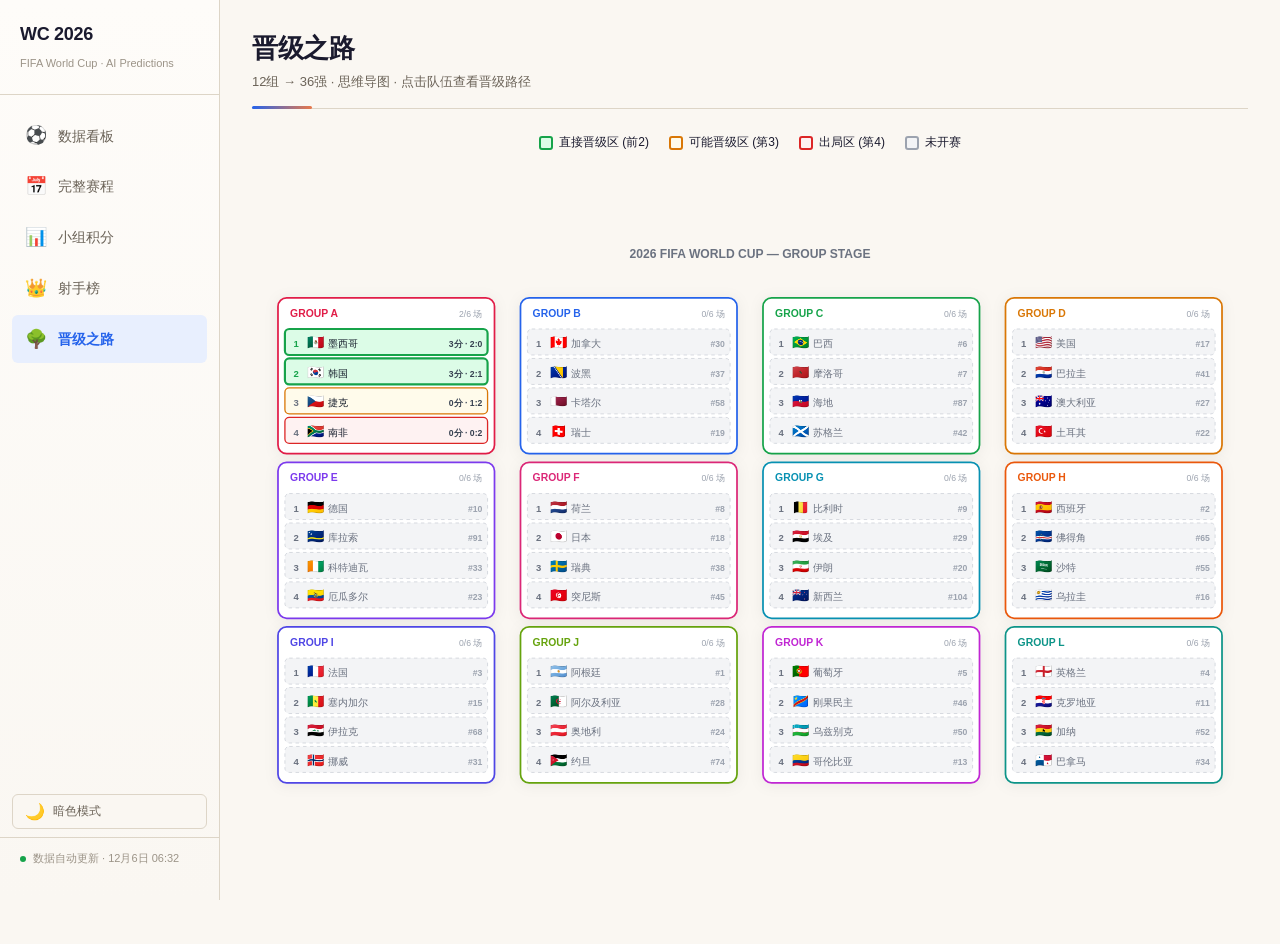
==== bracket.html @ 0de3d7ff "World Cup 2026 prediction & tracking website 5 interactive pages, 48 teams, 12 groups, 72 matches wi" ====
<!DOCTYPE html>
<html lang="zh-CN">
<head>
<meta charset="UTF-8">
<meta name="viewport" content="width=device-width, initial-scale=1.0">
<meta name="page" content="bracket">
<title>2026 世界杯 · 晋级之路</title>
<link rel="stylesheet" href="css/style.css">
<style>
  .bracket-container {
    position: relative;
    overflow-x: auto;
    padding: 20px 0;
  }
  .bracket-svg { min-width: 100%; }

  /* Group node */
  .group-node { cursor: pointer; transition: transform .2s; }
  .group-node:hover { transform: scale(1.02); }

  .team-rect { transition: all .2s; }
  .team-rect:hover { filter: brightness(.95); }
  .team-rect.qualified { stroke-width: 2.5; }
  .team-rect.eliminated { opacity: .4; }

  /* Legend */
  .bracket-legend {
    display: flex;
    gap: 20px;
    justify-content: center;
    margin-bottom: 20px;
    font-size: 12px;
    flex-wrap: wrap;
  }
  .bracket-legend-item {
    display: flex;
    align-items: center;
    gap: 6px;
  }
  .legend-swatch {
    width: 14px; height: 14px;
    border-radius: 3px;
    border: 2px solid;
  }

  /* Tooltip */
  .bracket-tooltip {
    position: fixed;
    background: var(--text);
    color: #fff;
    padding: 12px 16px;
    border-radius: var(--radius-xs);
    font-size: 12px;
    pointer-events: none;
    z-index: 999;
    opacity: 0;
    transition: opacity .15s;
    max-width: 260px;
    line-height: 1.6;
  }
  .bracket-tooltip.show { opacity: 1; }

  /* Info panel */
  .info-panel {
    position: fixed;
    right: 24px;
    top: 50%;
    transform: translateY(-50%);
    width: 280px;
    background: var(--card);
    border-radius: var(--radius);
    box-shadow: var(--shadow-lg);
    padding: 0;
    z-index: 100;
    display: none;
    overflow: hidden;
  }
  .info-panel.show { display: block; }
  .info-panel-header {
    background: var(--accent);
    color: #fff;
    padding: 12px 16px;
    font-weight: 600;
    font-size: 14px;
  }
  .info-panel-body { padding: 16px; font-size: 13px; line-height: 1.8; }
  .info-panel-close {
    position: absolute;
    right: 12px;
    top: 10px;
    background: none;
    border: none;
    color: #fff;
    cursor: pointer;
    font-size: 18px;
    opacity: .7;
  }
  .info-panel-close:hover { opacity: 1; }

  /* Responsive */
  @media (max-width: 768px) {
    .info-panel { right: 8px; width: 260px; }
  }
</style>
</head>
<body>
<div class="app-layout">

<nav class="sidebar" id="sidebar"></nav>

<main class="main-content">
  <div class="page-header">
    <h1>晋级之路</h1>
    <p>12组 → 36强 · 思维导图 · 点击队伍查看晋级路径</p>
  </div>

  <div class="bracket-legend">
    <div class="bracket-legend-item"><div class="legend-swatch" style="background:#dcfce7;border-color:#16a34a"></div> 直接晋级区 (前2)</div>
    <div class="bracket-legend-item"><div class="legend-swatch" style="background:#fffbeb;border-color:#d97706"></div> 可能晋级区 (第3)</div>
    <div class="bracket-legend-item"><div class="legend-swatch" style="background:#fef2f2;border-color:#dc2626"></div> 出局区 (第4)</div>
    <div class="bracket-legend-item"><div class="legend-swatch" style="background:#f3f4f6;border-color:#9ca3af"></div> 未开赛</div>
  </div>

  <div class="bracket-container" id="bracketContainer">
    <svg class="bracket-svg" id="bracketSvg"></svg>
  </div>

  <div class="info-panel" id="infoPanel">
    <div class="info-panel-header" id="infoPanelHeader">队伍详情</div>
    <button class="info-panel-close" onclick="document.getElementById('infoPanel').classList.remove('show')">✕</button>
    <div class="info-panel-body" id="infoPanelBody"></div>
  </div>
</main>

</div>

<div class="bracket-tooltip" id="tooltip"></div>

<script src="js/data.js"></script>

<script src="js/squads.js"></script>
<script src="js/shared.js"></script>
<script>
// ============================================================
// Mind-map bracket visualization
// ============================================================

const GROUPS_ORDER = ['A','B','C','D','E','F','G','H','I','J','K','L'];
const GROUP_COLORS = {
  A:'#e11d48', B:'#2563eb', C:'#16a34a', D:'#d97706',
  E:'#7c3aed', F:'#db2777', G:'#0891b2', H:'#ea580c',
  I:'#4f46e5', J:'#65a30d', K:'#c026d3', L:'#0d9488'
};

// Layout constants
const GRID_COLS = 4;
const CELL_W = 250, CELL_H = 180;
const GAP_X = 30, GAP_Y = 10;
const PADDING = 30;

function buildBracket() {
  const svg = document.getElementById('bracketSvg');
  const rows = Math.ceil(GROUPS_ORDER.length / GRID_COLS);
  const totalW = GRID_COLS * CELL_W + (GRID_COLS - 1) * GAP_X + PADDING * 2;
  const totalH = rows * CELL_H + (rows - 1) * GAP_Y + PADDING * 2 + 40;

  svg.setAttribute('viewBox', `0 0 ${totalW} ${totalH}`);
  svg.setAttribute('width', '100%');
  svg.setAttribute('height', totalH);
  svg.innerHTML = '';

  // Title
  const title = document.createElementNS('http://www.w3.org/2000/svg', 'text');
  title.setAttribute('x', totalW/2);
  title.setAttribute('y', 24);
  title.setAttribute('text-anchor', 'middle');
  title.setAttribute('font-size', '14');
  title.setAttribute('font-weight', '700');
  title.setAttribute('fill', '#6b7280');
  title.textContent = '2026 FIFA WORLD CUP — GROUP STAGE';
  svg.appendChild(title);

  // Group cards
  GROUPS_ORDER.forEach((g, idx) => {
    const row = Math.floor(idx / GRID_COLS);
    const col = idx % GRID_COLS;
    const x = PADDING + col * (CELL_W + GAP_X);
    const y = PADDING + 40 + row * (CELL_H + GAP_Y);
    const color = GROUP_COLORS[g];
    const standings = getGroupStandings(g);
    const finishedMatches = getMatchesByGroup(g).filter(m => m.status === 'finished');

    // Group background
    const bg = document.createElementNS('http://www.w3.org/2000/svg', 'rect');
    bg.setAttribute('x', x);
    bg.setAttribute('y', y);
    bg.setAttribute('width', CELL_W);
    bg.setAttribute('height', CELL_H);
    bg.setAttribute('rx', '10');
    bg.setAttribute('fill', '#fff');
    bg.setAttribute('stroke', color);
    bg.setAttribute('stroke-width', '2');
    bg.setAttribute('filter', 'drop-shadow(0 2px 8px rgba(0,0,0,.06))');
    svg.appendChild(bg);

    // Group label
    const label = document.createElementNS('http://www.w3.org/2000/svg', 'text');
    label.setAttribute('x', x + 14);
    label.setAttribute('y', y + 22);
    label.setAttribute('font-size', '12');
    label.setAttribute('font-weight', '700');
    label.setAttribute('fill', color);
    label.textContent = `GROUP ${g}`;
    svg.appendChild(label);

    // Match count badge
    const badge = document.createElementNS('http://www.w3.org/2000/svg', 'text');
    badge.setAttribute('x', x + CELL_W - 14);
    badge.setAttribute('y', y + 22);
    badge.setAttribute('text-anchor', 'end');
    badge.setAttribute('font-size', '10');
    badge.setAttribute('fill', '#9ca3af');
    badge.textContent = `${finishedMatches.length}/6 场`;
    svg.appendChild(badge);

    // Teams
    standings.forEach((t, ti) => {
      const ty = y + 38 + ti * 34;

      // Determine zone
      let zoneColor = '#f3f4f6', zoneBorder = '#d1d5db';
      if (finishedMatches.length > 0) {
        if (ti === 0 || ti === 1) { zoneColor = '#dcfce7'; zoneBorder = '#16a34a'; }
        else if (ti === 2) { zoneColor = '#fffbeb'; zoneBorder = '#d97706'; }
        else { zoneColor = '#fef2f2'; zoneBorder = '#dc2626'; }
      }

      // Row bg
      const rowBg = document.createElementNS('http://www.w3.org/2000/svg', 'rect');
      rowBg.setAttribute('x', x + 8);
      rowBg.setAttribute('y', ty - 2);
      rowBg.setAttribute('width', CELL_W - 16);
      rowBg.setAttribute('height', '30');
      rowBg.setAttribute('rx', '5');
      rowBg.setAttribute('fill', zoneColor);
      rowBg.setAttribute('stroke', zoneBorder);
      rowBg.setAttribute('stroke-width', finishedMatches.length > 0 ? '1.5' : '1');
      rowBg.setAttribute('stroke-dasharray', finishedMatches.length === 0 ? '4' : 'none');
      rowBg.setAttribute('cursor', 'pointer');
      rowBg.setAttribute('data-group', g);
      rowBg.setAttribute('data-team', t.code);
      rowBg.classList.add('team-rect');
      if (ti < 2 && finishedMatches.length > 0) rowBg.classList.add('qualified');
      if (ti === 3 && finishedMatches.length > 0 && finishedMatches.length >= 4) rowBg.classList.add('eliminated');

      rowBg.addEventListener('click', (e) => {
        e.stopPropagation();
        showTeamModal(t.code);
      });
      rowBg.addEventListener('mouseenter', (e) => showTooltip(e, t, g, ti, finishedMatches));
      rowBg.addEventListener('mouseleave', hideTooltip);

      svg.appendChild(rowBg);

      // Rank number
      const rank = document.createElementNS('http://www.w3.org/2000/svg', 'text');
      rank.setAttribute('x', x + 18);
      rank.setAttribute('y', ty + 19);
      rank.setAttribute('font-size', '11');
      rank.setAttribute('font-weight', '600');
      rank.setAttribute('fill', ti < 2 && finishedMatches.length > 0 ? '#16a34a' : '#6b7280');
      rank.textContent = ti + 1;
      svg.appendChild(rank);

      // Flag
      const flag = document.createElementNS('http://www.w3.org/2000/svg', 'text');
      flag.setAttribute('x', x + 34);
      flag.setAttribute('y', ty + 19);
      flag.setAttribute('font-size', '16');
      flag.textContent = t.flag;
      svg.appendChild(flag);

      // Name
      const name = document.createElementNS('http://www.w3.org/2000/svg', 'text');
      name.setAttribute('x', x + 58);
      name.setAttribute('y', ty + 19);
      name.setAttribute('font-size', '12');
      name.setAttribute('font-weight', '500');
      name.setAttribute('fill', finishedMatches.length === 0 ? '#6b7280' : '#111827');
      name.textContent = t.name;
      svg.appendChild(name);

      // Stats
      const statsX = x + CELL_W - 14;
      const stats = document.createElementNS('http://www.w3.org/2000/svg', 'text');
      stats.setAttribute('x', statsX);
      stats.setAttribute('y', ty + 19);
      stats.setAttribute('text-anchor', 'end');
      stats.setAttribute('font-size', '10');
      stats.setAttribute('font-weight', '600');
      if (finishedMatches.length === 0) {
        stats.setAttribute('fill', '#9ca3af');
        stats.textContent = `#${t.rank}`;
      } else {
        stats.setAttribute('fill', '#374151');
        stats.textContent = `${t.pts}分 · ${t.gf}:${t.ga}`;
      }
      svg.appendChild(stats);
    });
  });

  // Add connecting lines between groups if there are enough finished matches
  // This hints at the Round of 32 cross-group matchups
}

function showTeamInfo(t, group, finishedMatches) {
  const panel = document.getElementById('infoPanel');
  const header = document.getElementById('infoPanelHeader');
  const body = document.getElementById('infoPanelBody');

  header.textContent = `${t.flag} ${t.name} · ${group}组`;

  const teamMatches = MATCHES.filter(m =>
    m.group === group && (m.home === t.code || m.away === t.code)
  );

  let html = `
    <div style="margin-bottom:10px">
      <strong>FIFA 排名:</strong> #${t.rank}<br>
      <strong>战绩:</strong> ${t.pld}赛 ${t.w}胜 ${t.d}平 ${t.l}负 · ${t.pts}分<br>
      <strong>进球/失球:</strong> ${t.gf}/${t.ga} (${t.gd >= 0 ? '+' : ''}${t.gd})
    </div>
    <div style="font-size:11px;color:var(--text-muted);margin-bottom:8px">比赛记录:</div>
  `;

  teamMatches.forEach(m => {
    const opp = m.home === t.code ? TEAMS[m.away] : TEAMS[m.home];
    const isHome = m.home === t.code;
    if (m.status === 'finished') {
      const myScore = isHome ? m.score.h : m.score.a;
      const oppScore = isHome ? m.score.a : m.score.h;
      const result = myScore > oppScore ? '胜' : myScore < oppScore ? '负' : '平';
      const resultColor = result === '胜' ? 'var(--green)' : result === '负' ? 'var(--red)' : 'var(--amber)';
      html += `<div style="font-size:11px;padding:3px 0">${m.date} ${isHome?'vs':'@'} ${opp.flag} ${opp.name} <span style="color:${resultColor};font-weight:600">${result} ${myScore}-${oppScore}</span></div>`;
    } else {
      html += `<div style="font-size:11px;padding:3px 0;color:var(--text-muted)">${m.date} ${isHome?'vs':'@'} ${opp.flag} ${opp.name} — 待进行</div>`;
    }
  });

  // Round of 32 path analysis
  if (t.pld > 0) {
    html += `<div style="margin-top:10px;font-size:11px;color:var(--text-secondary);border-top:1px solid var(--border);padding-top:8px">`;
    if (t.pts >= 4 || (t.pld === 2 && t.pts >= 3)) {
      html += `📈 晋级形势: 大概率晋级36强<br>`;
    } else if (t.pts === 0 && t.pld >= 2) {
      html += `📉 晋级形势: 基本无缘晋级<br>`;
    } else {
      html += `⚖️ 晋级形势: 待定,后续比赛关键<br>`;
    }
    // Projected R32 opponent based on group and position
    const posInGroup = getGroupStandings(group).findIndex(s => s.code === t.code) + 1;
    html += `当前小组排名: 第${posInGroup}名<br>`;
    html += `淘汰赛路径: ${getBracketPath(group, posInGroup)}`;
    html += `</div>`;
  }

  body.innerHTML = html;
  panel.classList.add('show');
}

function getBracketPath(group, pos) {
  // Simplified bracket path mapping for 48-team format
  // Top 2 from each group + 8 best 3rd place teams advance (36 teams → Round of 32)
  const paths = {
    1: '直接晋级 → 1/16决赛对阵某小组第3名 → 路径较优',
    2: '直接晋级 → 1/16决赛对阵某小组第1名 → 首轮考验较大',
    3: '需比较成绩 → 8个最佳小组第3晋级 → 路径不确定'
  };
  return paths[pos] || '待定';
}

function showTooltip(e, t, group, pos, finishedMatches) {
  const tooltip = document.getElementById('tooltip');
  tooltip.innerHTML = `
    <strong>${t.flag} ${t.name}</strong><br>
    FIFA #${t.rank} · ${group}组<br>
    ${finishedMatches.length > 0 ? `${t.pld}场 ${t.pts}分 · 进${t.gf}失${t.ga}` : '尚未开赛'}
  `;
  tooltip.classList.add('show');
  document.addEventListener('mousemove', moveTooltip);
}

function moveTooltip(e) {
  const t = document.getElementById('tooltip');
  t.style.left = (e.clientX + 16) + 'px';
  t.style.top = (e.clientY - 40) + 'px';
}

function hideTooltip() {
  document.getElementById('tooltip').classList.remove('show');
  document.removeEventListener('mousemove', moveTooltip);
}

// Init
buildBracket();
</script>
</body>
</html>
---- css/style.css ----
*, *::before, *::after { box-sizing: border-box; margin: 0; padding: 0; }

:root {
  --bg: #faf7f2;
  --bg-warm: #f5f0e8;
  --card: #ffffff;
  --text: #1a1a2e;
  --text-secondary: #6b6358;
  --text-muted: #9c9488;
  --border: #e8e2d8;
  --border-warm: #ddd5c7;
  --accent: #2563eb;
  --accent-light: #e8effe;
  --accent-dark: #1d4ed8;
  --accent-warm: #e8794b;
  --accent-warm-light: #fef3ed;
  --green: #16a34a;
  --green-light: #dcfce7;
  --red: #dc2626;
  --red-light: #fef2f2;
  --amber: #d97706;
  --amber-light: #fffbf0;
  --purple: #7c3aed;
  --purple-light: #f5f3ff;
  --shadow: 0 1px 3px rgba(0,0,0,.04), 0 1px 2px rgba(0,0,0,.03);
  --shadow-md: 0 4px 12px rgba(0,0,0,.05), 0 2px 4px rgba(0,0,0,.03);
  --shadow-lg: 0 8px 24px rgba(0,0,0,.07), 0 4px 8px rgba(0,0,0,.03);
  --radius: 12px;
  --radius-sm: 8px;
  --radius-xs: 6px;
}

body {
  font-family: -apple-system, BlinkMacSystemFont, "Segoe UI", Roboto, "Helvetica Neue", Arial, "Noto Sans SC", sans-serif;
  background: var(--bg);
  color: var(--text);
  line-height: 1.6;
  min-height: 100vh;
}

a { color: inherit; text-decoration: none; }

/* Layout */
.app-layout {
  display: flex;
  min-height: 100vh;
}

/* Sidebar */
.sidebar {
  width: 220px;
  background: linear-gradient(180deg, #fefcf9 0%, #faf7f2 100%);
  border-right: 1px solid var(--border-warm);
  padding: 20px 0;
  position: fixed;
  top: 0; left: 0; bottom: 0;
  z-index: 100;
  display: flex;
  flex-direction: column;
  overflow-y: auto;
}

.sidebar-brand {
  padding: 0 20px 20px;
  border-bottom: 1px solid var(--border-warm);
  margin-bottom: 8px;
}
.sidebar-brand h2 {
  font-size: 18px;
  font-weight: 700;
  letter-spacing: -.3px;
}
.sidebar-brand span {
  font-size: 11px;
  color: var(--text-muted);
}

.sidebar-nav {
  flex: 1;
  padding: 8px 12px;
  display: flex;
  flex-direction: column;
  gap: 2px;
}
.nav-item {
  display: flex;
  align-items: center;
  gap: 10px;
  padding: 10px 12px;
  border-radius: var(--radius-xs);
  font-size: 14px;
  font-weight: 500;
  color: var(--text-secondary);
  transition: all .15s;
  cursor: pointer;
  border: none;
  background: none;
  width: 100%;
  text-align: left;
}
.nav-item:hover { background: var(--bg); color: var(--text); }
.nav-item.active {
  background: var(--accent-light);
  color: var(--accent);
  font-weight: 600;
}
.nav-icon {
  font-size: 18px;
  width: 24px;
  text-align: center;
  flex-shrink: 0;
}

.sidebar-footer {
  padding: 12px 20px;
  border-top: 1px solid var(--border-warm);
  font-size: 11px;
  color: var(--text-muted);
}
.live-dot {
  display: inline-block;
  width: 6px; height: 6px;
  background: var(--green);
  border-radius: 50%;
  margin-right: 4px;
  animation: pulse 2s infinite;
}
@keyframes pulse {
  0%, 100% { opacity: 1; }
  50% { opacity: .3; }
}

/* Main */
.main-content {
  margin-left: 220px;
  flex: 1;
  padding: 28px 32px 64px;
  max-width: 1300px;
  width: 100%;
}

/* Page header */
.page-header {
  margin-bottom: 24px;
  padding-bottom: 16px;
  border-bottom: 1px solid var(--border-warm);
  position: relative;
}
.page-header::after {
  content: '';
  position: absolute;
  bottom: -1px; left: 0;
  width: 60px;
  height: 3px;
  background: linear-gradient(90deg, var(--accent), var(--accent-warm));
  border-radius: 3px;
}
.page-header h1 {
  font-size: 26px;
  font-weight: 700;
  letter-spacing: -.5px;
}
.page-header p {
  font-size: 13px;
  color: var(--text-secondary);
  margin-top: 2px;
}

/* Cards */
.card {
  background: var(--card);
  border-radius: var(--radius);
  box-shadow: var(--shadow);
  padding: 20px;
  border: 1px solid var(--border-warm);
}
.card-header {
  display: flex;
  align-items: center;
  justify-content: space-between;
  margin-bottom: 14px;
}
.card-title {
  font-size: 15px;
  font-weight: 600;
}

/* Stats grid */
.stats-grid {
  display: grid;
  grid-template-columns: repeat(auto-fit, minmax(160px, 1fr));
  gap: 12px;
  margin-bottom: 24px;
}
.stat-card {
  background: var(--card);
  border-radius: var(--radius);
  padding: 18px 20px;
  box-shadow: var(--shadow);
  border: 1px solid var(--border-warm);
  position: relative;
  overflow: hidden;
}
.stat-card::after {
  content: '';
  position: absolute;
  top: 0; left: 0; right: 0;
  height: 3px;
  background: linear-gradient(90deg, var(--accent), var(--accent-warm));
  opacity: .6;
}
.stat-value {
  font-size: 26px;
  font-weight: 700;
  letter-spacing: -.5px;
  line-height: 1.2;
}
.stat-label {
  font-size: 12px;
  color: var(--text-secondary);
  margin-top: 2px;
}
.stat-sub {
  font-size: 11px;
  margin-top: 2px;
}
.stat-sub.up { color: var(--green); }
.stat-sub.down { color: var(--red); }

/* Badges */
.badge {
  display: inline-flex;
  align-items: center;
  padding: 3px 10px;
  border-radius: 100px;
  font-size: 11px;
  font-weight: 600;
  letter-spacing: .3px;
}
.badge-live { background: var(--red-light); color: var(--red); }
.badge-finished { background: #f3f4f6; color: var(--text-secondary); }
.badge-upcoming { background: var(--accent-light); color: var(--accent); }
.badge-group { background: var(--accent-warm-light); color: var(--accent-warm); }

/* Buttons */
.btn {
  display: inline-flex;
  align-items: center;
  gap: 6px;
  padding: 8px 16px;
  border-radius: var(--radius-xs);
  font-size: 13px;
  font-weight: 500;
  border: 1px solid var(--border);
  background: var(--card);
  cursor: pointer;
  transition: all .15s;
}
.btn:hover { background: var(--bg); }
.btn-primary {
  background: var(--accent);
  color: #fff;
  border-color: var(--accent);
}
.btn-primary:hover { background: var(--accent-dark); }
.btn-sm { padding: 4px 10px; font-size: 12px; }

/* Tabs */
.tabs {
  display: flex;
  gap: 4px;
  background: var(--bg-warm);
  padding: 4px;
  border-radius: var(--radius-sm);
  width: fit-content;
}
.tab {
  padding: 7px 14px;
  border: none;
  background: transparent;
  font-size: 13px;
  font-weight: 500;
  cursor: pointer;
  border-radius: 6px;
  color: var(--text-secondary);
  transition: all .15s;
  white-space: nowrap;
}
.tab.active {
  background: var(--card);
  color: var(--text);
  box-shadow: var(--shadow);
}
.tab:hover:not(.active) { color: var(--text); }

/* Tables */
.table-wrap { overflow-x: auto; }
table {
  width: 100%;
  border-collapse: collapse;
  font-size: 13px;
}
th {
  text-align: left;
  font-weight: 500;
  color: var(--text-secondary);
  font-size: 11px;
  text-transform: uppercase;
  letter-spacing: .5px;
  padding: 10px 12px;
  border-bottom: 2px solid var(--border);
}
td {
  padding: 10px 12px;
  border-bottom: 1px solid var(--border);
}
tr:hover td { background: #fdfaf5; }
.team-cell {
  display: flex;
  align-items: center;
  gap: 8px;
}
.team-flag-sm { font-size: 24px; width: 32px; text-align: center; line-height: 1; }
.team-name-cell { font-weight: 500; }
.pts { font-weight: 700; }

/* Qualification markers */
.q-zone-auto { border-left: 3px solid var(--green); }  /* top 2 auto qualify */
.q-zone-playoff { border-left: 3px solid var(--amber); } /* 3rd place playoff */
.q-zone-out { opacity: .45; }

/* Match card (compact) */
.match-row {
  display: flex;
  align-items: center;
  gap: 16px;
  padding: 14px 18px;
  background: var(--card);
  border-radius: var(--radius-sm);
  box-shadow: var(--shadow);
  cursor: pointer;
  transition: box-shadow .15s, transform .15s;
  margin-bottom: 8px;
  border: 1px solid transparent;
}
.match-row:hover {
  box-shadow: var(--shadow-md);
  transform: translateY(-1px);
  border-color: var(--border-warm);
}
.match-row .time-col { font-size: 12px; color: var(--text-secondary); min-width: 40px; }
.match-row .teams-col { flex: 1; }
.match-row .team-line {
  display: flex;
  align-items: center;
  gap: 8px;
  font-size: 14px;
  padding: 2px 0;
}
.match-row .team-line .name { font-weight: 500; }
.match-row .team-line .name.dim { color: var(--text-secondary); }
.match-row .score-col {
  display: flex;
  flex-direction: column;
  align-items: center;
  gap: 2px;
}
.match-row .score-val {
  font-size: 18px;
  font-weight: 700;
  font-variant-numeric: tabular-nums;
  min-width: 24px;
  text-align: center;
}
.match-row .score-val.dim { color: var(--text-muted); }
.match-row .score-pred {
  font-size: 10px;
  color: var(--text-muted);
}
.match-row .venue-col { font-size: 11px; color: var(--text-muted); max-width: 120px; text-align: right; }

/* Probability bar */
.prob-bar {
  height: 4px;
  background: var(--border);
  border-radius: 2px;
  overflow: hidden;
  display: flex;
}
.prob-fill { height: 100%; transition: width .4s ease; }
.prob-fill.win { background: var(--green); }
.prob-fill.draw { background: var(--amber); }
.prob-fill.lose { background: var(--red); }

/* Grid layouts */
.grid-2 { display: grid; grid-template-columns: 1fr 1fr; gap: 20px; }
.grid-3 { display: grid; grid-template-columns: repeat(3, 1fr); gap: 16px; }
.grid-4 { display: grid; grid-template-columns: repeat(4, 1fr); gap: 16px; }

/* Match detail */
.detail-hero {
  display: flex;
  align-items: center;
  justify-content: center;
  gap: 48px;
  padding: 36px 32px;
  text-align: center;
  background: linear-gradient(135deg, #fefcf9 0%, #faf7f2 50%, #fefcf9 100%);
  border-radius: var(--radius);
}
.detail-team { display: flex; flex-direction: column; align-items: center; gap: 8px; }
.detail-flag {
  font-size: 72px;
  line-height: 1;
  filter: drop-shadow(0 2px 6px rgba(0,0,0,.12));
  transition: transform .2s;
}
.detail-team:hover .detail-flag { transform: scale(1.08); }
.detail-name { font-size: 22px; font-weight: 700; }
.detail-rank { font-size: 12px; color: var(--text-secondary); }
.detail-score { font-size: 48px; font-weight: 800; letter-spacing: -2px; }
.detail-score-sep { font-size: 24px; color: var(--text-muted); }
.detail-meta {
  text-align: center;
  font-size: 13px;
  color: var(--text-secondary);
  margin-bottom: 20px;
}

/* Analysis boxes */
.analysis-box {
  background: #fdfaf5;
  border-radius: var(--radius-sm);
  padding: 16px;
  margin: 12px 0;
  font-size: 13px;
  line-height: 1.8;
  color: var(--text-secondary);
}
.analysis-box.correct { background: var(--green-light); border-left: 3px solid var(--green); }
.analysis-box.wrong { background: var(--red-light); border-left: 3px solid var(--red); }

/* Odds table */
.odds-grid {
  display: grid;
  grid-template-columns: repeat(3, 1fr);
  gap: 8px;
  text-align: center;
}
.odds-item {
  padding: 12px;
  background: #fdfaf5;
  border-radius: var(--radius-xs);
  border: 1px solid var(--border-warm);
}
.odds-label { font-size: 11px; color: var(--text-secondary); text-transform: uppercase; }
.odds-value { font-size: 20px; font-weight: 700; margin-top: 2px; }
.odds-move { font-size: 11px; margin-top: 2px; }

/* Spinner */
.spinner {
  width: 20px; height: 20px;
  border: 2px solid var(--border);
  border-top-color: var(--accent);
  border-radius: 50%;
  animation: spin .6s linear infinite;
}
@keyframes spin { to { transform: rotate(360deg); } }

/* Toast */
.toast {
  position: fixed;
  bottom: 24px;
  right: 24px;
  background: var(--text);
  color: #fff;
  padding: 12px 20px;
  border-radius: var(--radius-xs);
  font-size: 13px;
  z-index: 999;
  animation: slideUp .3s ease;
}
@keyframes slideUp {
  from { opacity: 0; transform: translateY(10px); }
  to { opacity: 1; transform: translateY(0); }
}

/* Team Modal */
.team-modal-overlay {
  position: fixed; inset: 0;
  background: rgba(0,0,0,.35);
  z-index: 200;
  display: flex;
  align-items: center;
  justify-content: center;
  animation: fadeIn .2s ease;
}
@keyframes fadeIn { from { opacity: 0; } to { opacity: 1; } }

.team-modal {
  background: var(--card);
  border-radius: var(--radius);
  box-shadow: var(--shadow-lg);
  width: 520px;
  max-height: 80vh;
  overflow-y: auto;
  animation: modalUp .25s ease;
}
@keyframes modalUp { from { opacity: 0; transform: translateY(16px) scale(.98); } to { opacity: 1; transform: translateY(0) scale(1); } }

.team-modal-header {
  padding: 20px 24px 16px;
  border-bottom: 1px solid var(--border-warm);
  display: flex;
  align-items: center;
  justify-content: space-between;
}
.team-modal-header .tm-flag { font-size: 40px; }
.team-modal-header .tm-info { flex: 1; margin-left: 14px; }
.team-modal-header .tm-name { font-size: 20px; font-weight: 700; }
.team-modal-header .tm-meta { font-size: 12px; color: var(--text-secondary); }
.team-modal-close {
  background: none; border: none; font-size: 22px;
  cursor: pointer; color: var(--text-muted); padding: 4px 8px;
  border-radius: var(--radius-xs);
}
.team-modal-close:hover { background: var(--bg); color: var(--text); }

.team-modal-body { padding: 16px 24px 24px; }
.tm-formation { font-size: 12px; color: var(--text-muted); margin-bottom: 14px; }
.tm-formation strong { color: var(--text); }

.tm-roster { width: 100%; border-collapse: collapse; }
.tm-roster th {
  text-align: left; font-size: 10px; text-transform: uppercase;
  letter-spacing: .5px; color: var(--text-muted); padding: 8px 6px;
  border-bottom: 2px solid var(--border);
}
.tm-roster td { padding: 8px 6px; border-bottom: 1px solid var(--border); font-size: 13px; }
.tm-roster tr:hover td { background: #fdfaf5; }
.tm-num { font-weight: 700; color: var(--accent); width: 32px; text-align: center; }
.tm-player { font-weight: 500; }
.tm-pos { color: var(--text-secondary); font-size: 11px; }
.tm-goals { text-align: center; font-weight: 600; }
.tm-goals.has { color: var(--green); }

/* ============================================================
   Dark Mode
   ============================================================ */
[data-theme="dark"] {
  --bg: #1a1a2e;
  --bg-warm: #222236;
  --card: #252540;
  --text: #e8e6e0;
  --text-secondary: #a09c94;
  --text-muted: #6b6560;
  --border: #383850;
  --border-warm: #3a3a52;
  --accent-light: #1e3050;
  --green-light: #1a3026;
  --red-light: #301a1a;
  --amber-light: #302a18;
  --accent-warm-light: #302018;
  --purple-light: #2a2038;
  --shadow: 0 1px 3px rgba(0,0,0,.2), 0 1px 2px rgba(0,0,0,.15);
  --shadow-md: 0 4px 12px rgba(0,0,0,.3), 0 2px 4px rgba(0,0,0,.15);
  --shadow-lg: 0 8px 24px rgba(0,0,0,.4), 0 4px 8px rgba(0,0,0,.2);
}
[data-theme="dark"] .sidebar {
  background: linear-gradient(180deg, #1e1e35 0%, #1a1a2e 100%);
}
[data-theme="dark"] tr:hover td { background: #2a2a42; }
[data-theme="dark"] .analysis-box { background: #222238; }
[data-theme="dark"] .odds-item { background: #222238; }
[data-theme="dark"] .tm-roster tr:hover td { background: #2a2a42; }
[data-theme="dark"] .detail-hero {
  background: linear-gradient(135deg, #1e1e38 0%, #222240 50%, #1e1e38 100%);
}
[data-theme="dark"] .badge-finished { background: #2a2a42; color: #999; }
[data-theme="dark"] .match-row:hover { background: #2a2a42; }
[data-theme="dark"] .team-modal-overlay { background: rgba(0,0,0,.6); }
[data-theme="dark"] .tabs { background: var(--bg-warm); }

/* Dark mode toggle button */
.theme-toggle {
  display: flex;
  align-items: center;
  gap: 8px;
  padding: 8px 12px;
  margin: 0 12px 8px;
  border: 1px solid var(--border-warm);
  border-radius: var(--radius-xs);
  background: var(--bg);
  cursor: pointer;
  font-size: 12px;
  color: var(--text-secondary);
  transition: all .2s;
}
.theme-toggle:hover { background: var(--border-warm); color: var(--text); }
.theme-toggle-icon { font-size: 16px; line-height: 1; }

/* Responsive */
@media (max-width: 768px) {
  .team-modal { width: 94vw; max-height: 85vh; }
  .sidebar { display: none; }
  .main-content { margin-left: 0; padding: 16px; }
  .grid-2, .grid-3, .grid-4 { grid-template-columns: 1fr; }
  .detail-hero { gap: 20px; padding: 20px; }
  .detail-score { font-size: 32px; }
  .detail-flag { font-size: 48px; }
}
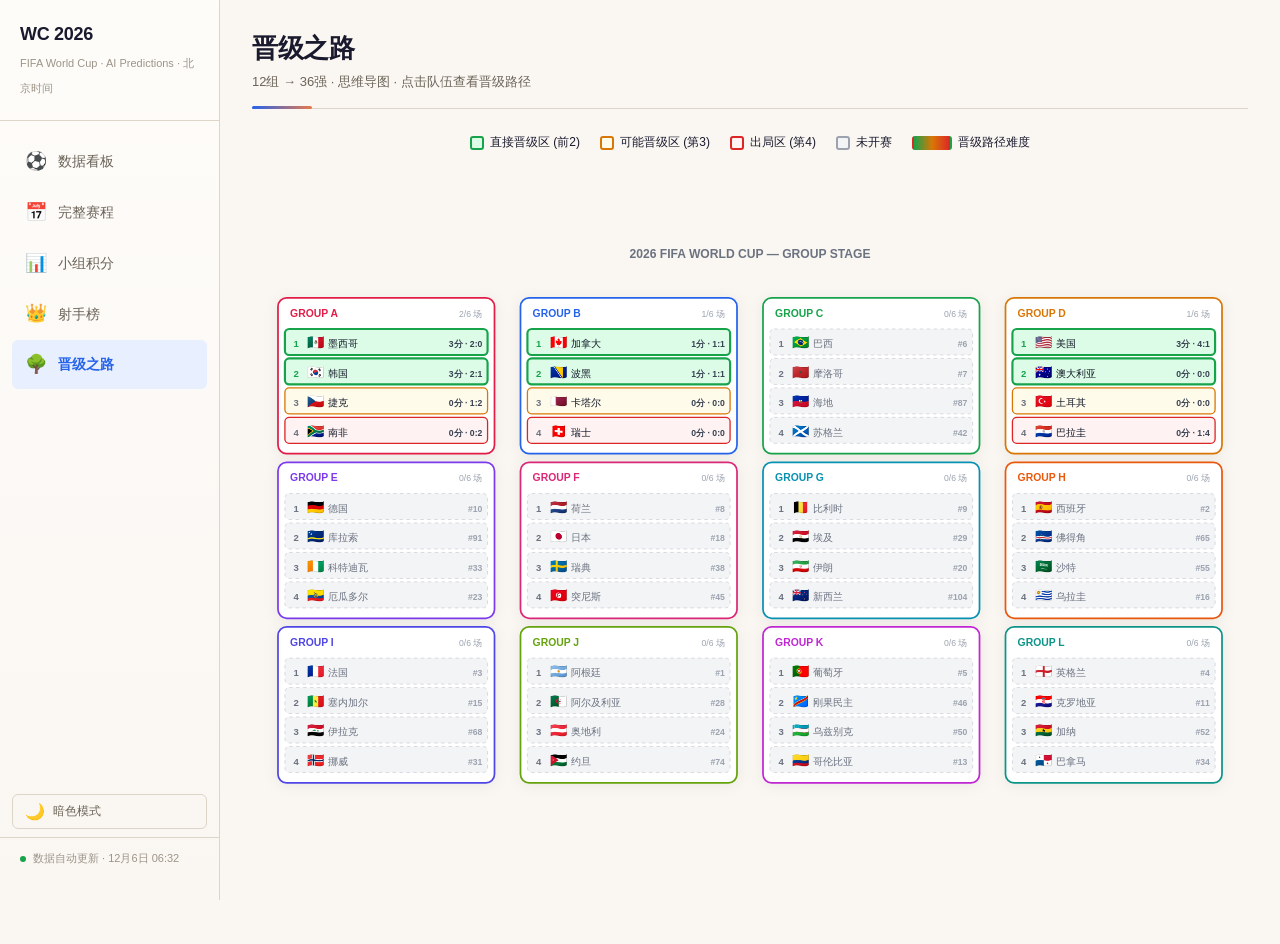
==== commit 2f7b6868: "v2.0 — Five-dimension prediction model & post-mortem analysis New features: - Five-dimension rating " ====
--- a/bracket.html
+++ b/bracket.html
@@ -119,6 +119,7 @@
     <div class="bracket-legend-item"><div class="legend-swatch" style="background:#fffbeb;border-color:#d97706"></div> 可能晋级区 (第3)</div>
     <div class="bracket-legend-item"><div class="legend-swatch" style="background:#fef2f2;border-color:#dc2626"></div> 出局区 (第4)</div>
     <div class="bracket-legend-item"><div class="legend-swatch" style="background:#f3f4f6;border-color:#9ca3af"></div> 未开赛</div>
+    <div class="bracket-legend-item"><div class="legend-swatch" style="background:linear-gradient(90deg,#16a34a,#d97706,#dc2626);border-color:transparent;width:40px"></div> 晋级路径难度</div>
   </div>
 
   <div class="bracket-container" id="bracketContainer">
@@ -139,6 +140,7 @@
 <script src="js/data.js"></script>
 
 <script src="js/squads.js"></script>
+<script src="js/ratings.js"></script>
 <script src="js/shared.js"></script>
 <script>
 // ============================================================
